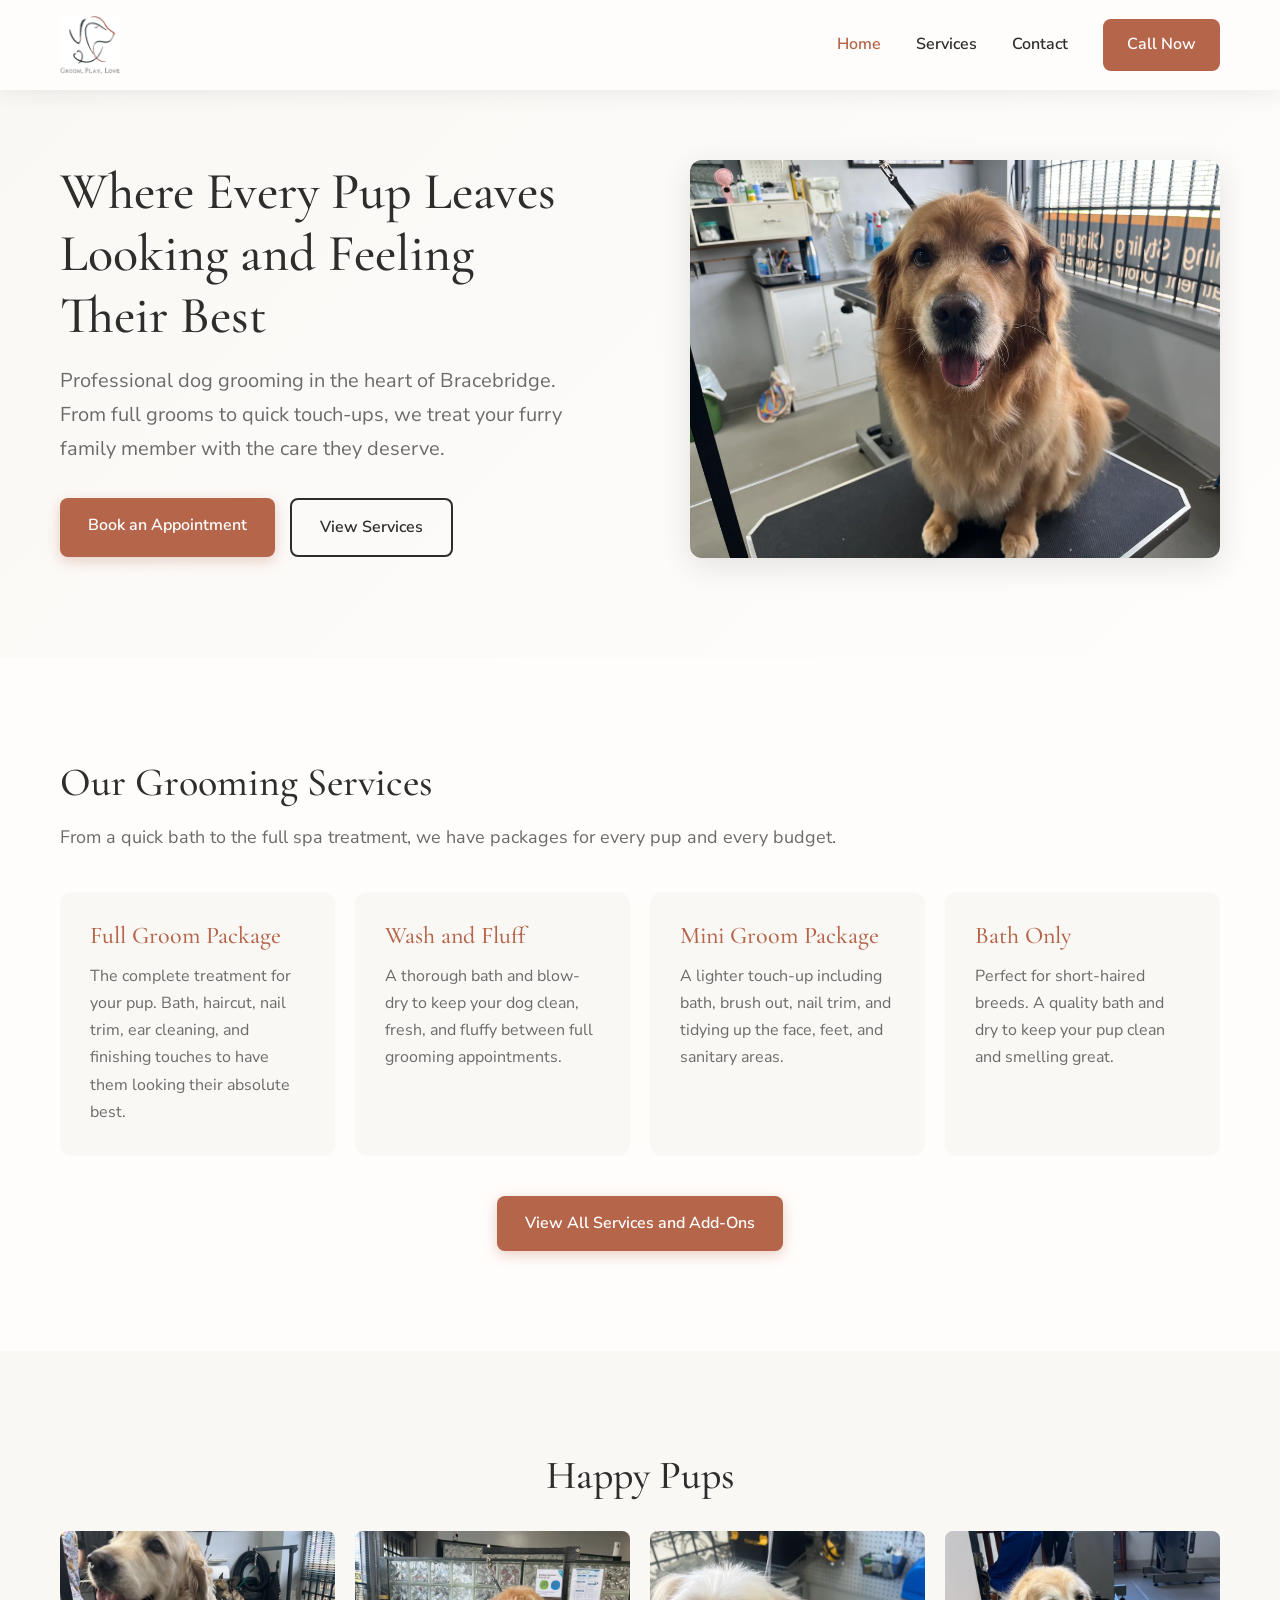
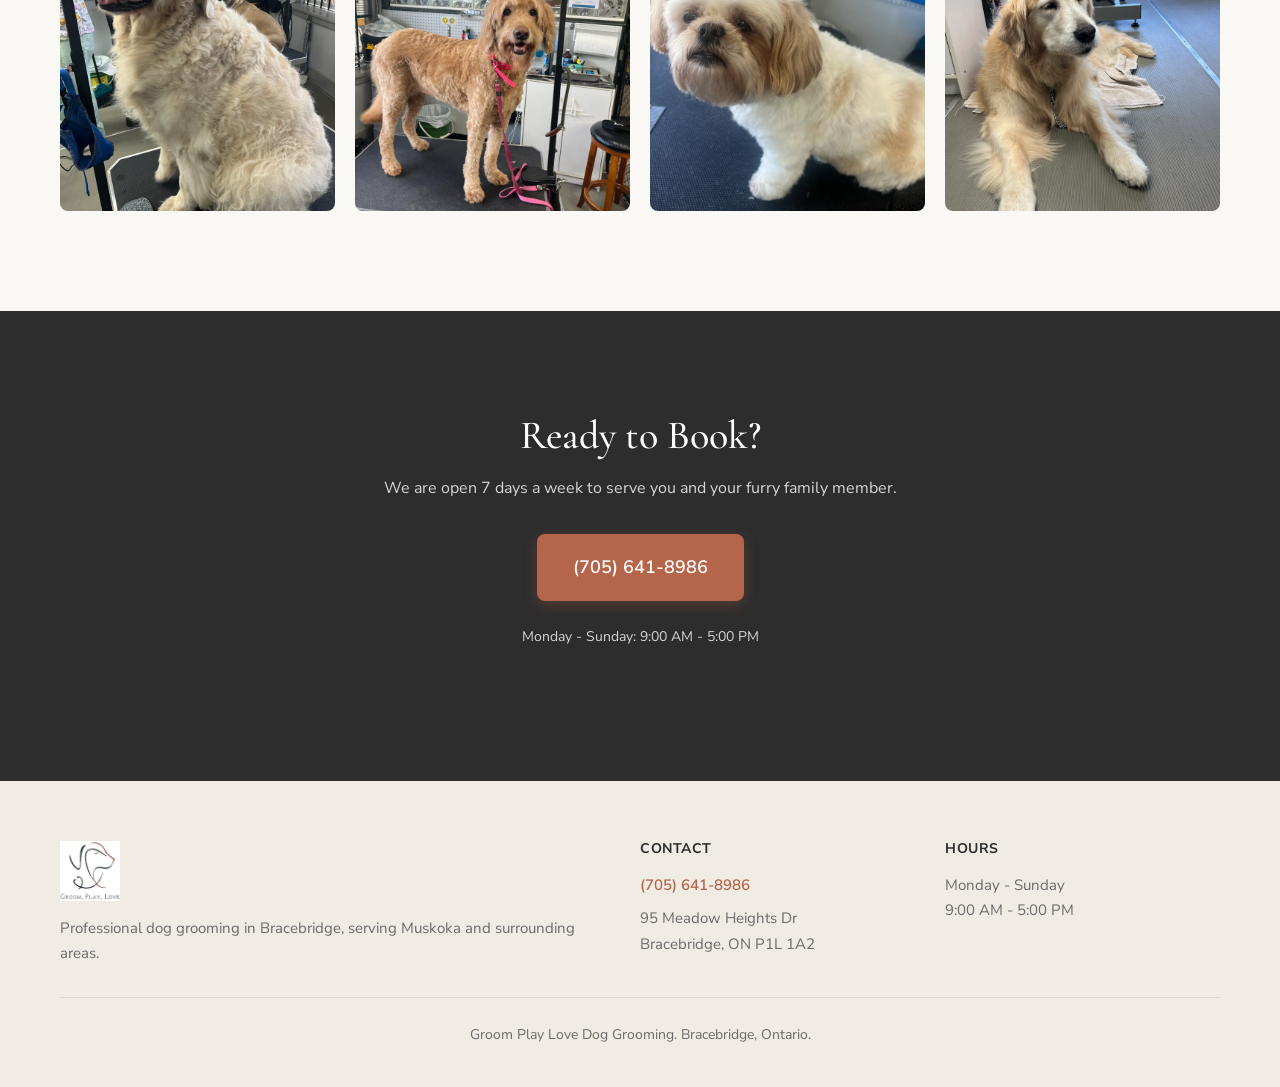
==== index.html @ d0314b94 "Add files via upload" ====
<!DOCTYPE html>
<html lang="en">
<head>
    <meta charset="UTF-8">
    <meta name="viewport" content="width=device-width, initial-scale=1.0">
    <title>Groom Play Love | Professional Dog Grooming in Bracebridge, Ontario</title>
    <meta name="description" content="Professional dog grooming services in Bracebridge, Muskoka. Full grooming packages, wash and fluff, mini groom, and specialty treatments. Open 7 days a week.">
    <link rel="preconnect" href="https://fonts.googleapis.com">
    <link rel="preconnect" href="https://fonts.gstatic.com" crossorigin>
    <link href="https://fonts.googleapis.com/css2?family=Cormorant+Garamond:ital,wght@0,400;0,500;0,600;1,400&family=Nunito+Sans:wght@300;400;600;700&display=swap" rel="stylesheet">
    <link rel="stylesheet" href="styles.css">
</head>
<body>
    <header class="header">
        <div class="container header-inner">
            <a href="index.html" class="logo">
                <img src="images/logo.jpg" alt="Groom Play Love">
            </a>
            <nav class="nav">
                <button class="nav-toggle" aria-label="Toggle navigation">
                    <span></span>
                    <span></span>
                    <span></span>
                </button>
                <ul class="nav-menu">
                    <li><a href="index.html" class="active">Home</a></li>
                    <li><a href="services.html">Services</a></li>
                    <li><a href="contact.html">Contact</a></li>
                    <li><a href="tel:7056418986" class="nav-cta">Call Now</a></li>
                </ul>
            </nav>
        </div>
    </header>

    <main>
        <section class="hero">
            <div class="container">
                <div class="hero-content">
                    <h1>Where Every Pup Leaves Looking and Feeling Their Best</h1>
                    <p>Professional dog grooming in the heart of Bracebridge. From full grooms to quick touch-ups, we treat your furry family member with the care they deserve.</p>
                    <div class="hero-buttons">
                        <a href="tel:7056418986" class="btn btn-primary">Book an Appointment</a>
                        <a href="services.html" class="btn btn-secondary">View Services</a>
                    </div>
                </div>
                <div class="hero-image">
                    <img src="images/dog3.jpg" alt="Happy golden retriever after grooming at Groom Play Love">
                </div>
            </div>
        </section>

        <section class="services-preview">
            <div class="container">
                <h2>Our Grooming Services</h2>
                <p class="section-intro">From a quick bath to the full spa treatment, we have packages for every pup and every budget.</p>
                
                <div class="services-grid">
                    <div class="service-card">
                        <h3>Full Groom Package</h3>
                        <p>The complete treatment for your pup. Bath, haircut, nail trim, ear cleaning, and finishing touches to have them looking their absolute best.</p>
                    </div>
                    <div class="service-card">
                        <h3>Wash and Fluff</h3>
                        <p>A thorough bath and blow-dry to keep your dog clean, fresh, and fluffy between full grooming appointments.</p>
                    </div>
                    <div class="service-card">
                        <h3>Mini Groom Package</h3>
                        <p>A lighter touch-up including bath, brush out, nail trim, and tidying up the face, feet, and sanitary areas.</p>
                    </div>
                    <div class="service-card">
                        <h3>Bath Only</h3>
                        <p>Perfect for short-haired breeds. A quality bath and dry to keep your pup clean and smelling great.</p>
                    </div>
                </div>
                
                <div class="services-cta">
                    <a href="services.html" class="btn btn-primary">View All Services and Add-Ons</a>
                </div>
            </div>
        </section>

        <section class="gallery">
            <div class="container">
                <h2>Happy Pups</h2>
                <div class="gallery-grid">
                    <div class="gallery-item">
                        <img src="images/dog1.jpg" alt="Cream colored golden retriever on grooming table">
                    </div>
                    <div class="gallery-item">
                        <img src="images/dog2.jpg" alt="Goldendoodle with pink collar after grooming">
                    </div>
                    <div class="gallery-item">
                        <img src="images/dog5.jpg" alt="Shih Tzu on grooming table">
                    </div>
                    <div class="gallery-item">
                        <img src="images/dog4.jpg" alt="Golden retriever relaxing at the grooming salon">
                    </div>
                </div>
            </div>
        </section>

        <section class="cta-section">
            <div class="container">
                <div class="cta-content">
                    <h2>Ready to Book?</h2>
                    <p>We are open 7 days a week to serve you and your furry family member.</p>
                    <a href="tel:7056418986" class="btn btn-primary btn-large">(705) 641-8986</a>
                    <p class="cta-hours">Monday - Sunday: 9:00 AM - 5:00 PM</p>
                </div>
            </div>
        </section>
    </main>

    <footer class="footer">
        <div class="container">
            <div class="footer-grid">
                <div class="footer-brand">
                    <img src="images/logo.jpg" alt="Groom Play Love" class="footer-logo">
                    <p>Professional dog grooming in Bracebridge, serving Muskoka and surrounding areas.</p>
                </div>
                <div class="footer-contact">
                    <h4>Contact</h4>
                    <p><a href="tel:7056418986">(705) 641-8986</a></p>
                    <p>95 Meadow Heights Dr<br>Bracebridge, ON P1L 1A2</p>
                </div>
                <div class="footer-hours">
                    <h4>Hours</h4>
                    <p>Monday - Sunday<br>9:00 AM - 5:00 PM</p>
                </div>
            </div>
            <div class="footer-bottom">
                <p>Groom Play Love Dog Grooming. Bracebridge, Ontario.</p>
            </div>
        </div>
    </footer>

    <script>
        document.querySelector('.nav-toggle').addEventListener('click', function() {
            document.querySelector('.nav-menu').classList.toggle('active');
            this.classList.toggle('active');
        });
    </script>
</body>
</html>
---- styles.css ----
/* ============================================
   GROOM PLAY LOVE - STYLES
   Mobile-first CSS
   ============================================ */

/* CSS Variables */
:root {
    --charcoal: #2d2d2d;
    --charcoal-light: #4a4a4a;
    --terracotta: #b5654a;
    --terracotta-dark: #9a5540;
    --terracotta-light: #c9785d;
    --cream: #faf8f5;
    --cream-dark: #f0ebe3;
    --warm-white: #fffdfb;
    --text-muted: #6b6b6b;
    
    --shadow-soft: 0 4px 20px rgba(45, 45, 45, 0.08);
    --shadow-hover: 0 8px 30px rgba(45, 45, 45, 0.12);
    --shadow-card: 0 2px 12px rgba(45, 45, 45, 0.06);
    
    --transition: all 0.3s ease;
    --radius: 8px;
    --radius-lg: 12px;
}

/* Reset & Base - Mobile First */
* {
    margin: 0;
    padding: 0;
    box-sizing: border-box;
}

html {
    scroll-behavior: smooth;
}

body {
    font-family: 'Nunito Sans', sans-serif;
    font-weight: 400;
    color: var(--charcoal);
    background-color: var(--warm-white);
    line-height: 1.7;
    font-size: 16px;
}

h1, h2, h3, h4 {
    font-family: 'Cormorant Garamond', serif;
    font-weight: 500;
    line-height: 1.2;
    color: var(--charcoal);
}

h1 {
    font-size: 2.25rem;
    margin-bottom: 1rem;
}

h2 {
    font-size: 1.875rem;
    margin-bottom: 1rem;
}

h3 {
    font-size: 1.5rem;
    margin-bottom: 0.75rem;
}

h4 {
    font-size: 1.125rem;
    margin-bottom: 0.5rem;
}

p {
    margin-bottom: 1rem;
}

a {
    color: var(--terracotta);
    text-decoration: none;
    transition: var(--transition);
}

a:hover {
    color: var(--terracotta-dark);
}

img {
    max-width: 100%;
    height: auto;
    display: block;
}

.container {
    width: 100%;
    max-width: 1200px;
    margin: 0 auto;
    padding: 0 20px;
}

/* Buttons */
.btn {
    display: inline-block;
    padding: 14px 28px;
    font-family: 'Nunito Sans', sans-serif;
    font-size: 1rem;
    font-weight: 600;
    text-align: center;
    border-radius: var(--radius);
    transition: var(--transition);
    cursor: pointer;
    border: none;
}

.btn-primary {
    background-color: var(--terracotta);
    color: white;
    box-shadow: 0 4px 14px rgba(181, 101, 74, 0.3);
}

.btn-primary:hover {
    background-color: var(--terracotta-dark);
    color: white;
    transform: translateY(-2px);
    box-shadow: 0 6px 20px rgba(181, 101, 74, 0.4);
}

.btn-secondary {
    background-color: transparent;
    color: var(--charcoal);
    border: 2px solid var(--charcoal);
}

.btn-secondary:hover {
    background-color: var(--charcoal);
    color: white;
}

.btn-large {
    padding: 18px 36px;
    font-size: 1.125rem;
}

/* Header */
.header {
    background: var(--warm-white);
    padding: 15px 0;
    position: fixed;
    top: 0;
    left: 0;
    right: 0;
    z-index: 1000;
    box-shadow: var(--shadow-soft);
}

.header-inner {
    display: flex;
    justify-content: space-between;
    align-items: center;
}

.logo img {
    height: 50px;
    width: auto;
}

/* Mobile Navigation */
.nav-toggle {
    display: flex;
    flex-direction: column;
    justify-content: space-between;
    width: 28px;
    height: 20px;
    background: none;
    border: none;
    cursor: pointer;
    padding: 0;
}

.nav-toggle span {
    display: block;
    width: 100%;
    height: 2px;
    background-color: var(--charcoal);
    transition: var(--transition);
}

.nav-toggle.active span:nth-child(1) {
    transform: rotate(45deg) translate(6px, 6px);
}

.nav-toggle.active span:nth-child(2) {
    opacity: 0;
}

.nav-toggle.active span:nth-child(3) {
    transform: rotate(-45deg) translate(6px, -6px);
}

.nav-menu {
    display: none;
    position: absolute;
    top: 100%;
    left: 0;
    right: 0;
    background: var(--warm-white);
    list-style: none;
    padding: 20px;
    box-shadow: var(--shadow-soft);
}

.nav-menu.active {
    display: block;
}

.nav-menu li {
    margin-bottom: 15px;
}

.nav-menu li:last-child {
    margin-bottom: 0;
}

.nav-menu a {
    color: var(--charcoal);
    font-weight: 600;
    font-size: 1.125rem;
}

.nav-menu a:hover,
.nav-menu a.active {
    color: var(--terracotta);
}

.nav-cta {
    display: inline-block;
    background-color: var(--terracotta);
    color: white !important;
    padding: 12px 24px;
    border-radius: var(--radius);
}

.nav-cta:hover {
    background-color: var(--terracotta-dark);
    color: white !important;
}

/* Hero Section */
.hero {
    padding: 120px 0 60px;
    background: linear-gradient(135deg, var(--cream) 0%, var(--warm-white) 100%);
}

.hero .container {
    display: flex;
    flex-direction: column;
    gap: 40px;
}

.hero-content h1 {
    color: var(--charcoal);
}

.hero-content p {
    font-size: 1.125rem;
    color: var(--text-muted);
    margin-bottom: 2rem;
}

.hero-buttons {
    display: flex;
    flex-direction: column;
    gap: 15px;
}

.hero-image img {
    border-radius: var(--radius-lg);
    box-shadow: var(--shadow-hover);
}

/* Services Preview */
.services-preview {
    padding: 60px 0;
    background: var(--warm-white);
}

.section-intro {
    color: var(--text-muted);
    font-size: 1.125rem;
    margin-bottom: 2.5rem;
}

.services-grid {
    display: grid;
    grid-template-columns: 1fr;
    gap: 20px;
    margin-bottom: 2.5rem;
}

.service-card {
    background: var(--cream);
    padding: 30px;
    border-radius: var(--radius-lg);
    transition: var(--transition);
}

.service-card:hover {
    transform: translateY(-4px);
    box-shadow: var(--shadow-hover);
}

.service-card h3 {
    color: var(--terracotta);
}

.service-card p {
    color: var(--text-muted);
    margin-bottom: 0;
}

.services-cta {
    text-align: center;
}

/* Gallery */
.gallery {
    padding: 60px 0;
    background: var(--cream);
}

.gallery h2 {
    text-align: center;
    margin-bottom: 2rem;
}

.gallery-grid {
    display: grid;
    grid-template-columns: 1fr 1fr;
    gap: 15px;
}

.gallery-item img {
    width: 100%;
    height: 200px;
    object-fit: cover;
    border-radius: var(--radius);
    transition: var(--transition);
}

.gallery-item:hover img {
    transform: scale(1.02);
    box-shadow: var(--shadow-hover);
}

/* CTA Section */
.cta-section {
    padding: 60px 0;
    background: var(--charcoal);
    text-align: center;
}

.cta-content h2 {
    color: white;
}

.cta-content p {
    color: rgba(255, 255, 255, 0.8);
    margin-bottom: 2rem;
}

.cta-hours {
    color: rgba(255, 255, 255, 0.7);
    font-size: 0.875rem;
    margin-top: 1.5rem;
    margin-bottom: 0;
}

/* Footer */
.footer {
    background: var(--cream-dark);
    padding: 50px 0 30px;
}

.footer-grid {
    display: grid;
    grid-template-columns: 1fr;
    gap: 30px;
    margin-bottom: 30px;
}

.footer-logo {
    height: 60px;
    width: auto;
    margin-bottom: 15px;
}

.footer-brand p {
    color: var(--text-muted);
    font-size: 0.9375rem;
    margin-bottom: 0;
}

.footer h4 {
    color: var(--charcoal);
    font-family: 'Nunito Sans', sans-serif;
    font-weight: 700;
    font-size: 0.875rem;
    text-transform: uppercase;
    letter-spacing: 0.5px;
    margin-bottom: 15px;
}

.footer-contact p,
.footer-hours p {
    color: var(--text-muted);
    font-size: 0.9375rem;
    margin-bottom: 0.5rem;
}

.footer-contact a {
    color: var(--terracotta);
    font-weight: 600;
}

.footer-bottom {
    border-top: 1px solid rgba(45, 45, 45, 0.1);
    padding-top: 25px;
    text-align: center;
}

.footer-bottom p {
    color: var(--text-muted);
    font-size: 0.875rem;
    margin-bottom: 0;
}

/* Page Header */
.page-header {
    padding: 120px 0 50px;
    background: linear-gradient(135deg, var(--cream) 0%, var(--warm-white) 100%);
    text-align: center;
}

.page-header p {
    color: var(--text-muted);
    font-size: 1.125rem;
    max-width: 600px;
    margin: 0 auto;
}

/* Services Page */
.services-main {
    padding: 60px 0;
}

.services-main h2 {
    text-align: center;
    margin-bottom: 3rem;
}

.service-detail {
    display: flex;
    flex-direction: column;
    gap: 30px;
    margin-bottom: 50px;
    padding-bottom: 50px;
    border-bottom: 1px solid var(--cream-dark);
}

.service-detail:last-of-type {
    border-bottom: none;
    margin-bottom: 0;
    padding-bottom: 0;
}

.service-detail-content h3 {
    color: var(--terracotta);
}

.service-detail-content p {
    color: var(--text-muted);
}

.service-includes {
    background: var(--cream);
    padding: 20px;
    border-radius: var(--radius);
    font-size: 0.9375rem;
}

.service-includes strong {
    color: var(--charcoal);
}

.service-detail-image img {
    border-radius: var(--radius-lg);
    box-shadow: var(--shadow-card);
}

/* Add-ons */
.addons {
    padding: 60px 0;
    background: var(--cream);
}

.addons h2 {
    text-align: center;
}

.addons-grid {
    display: grid;
    grid-template-columns: 1fr;
    gap: 20px;
}

.addon-card {
    background: var(--warm-white);
    padding: 30px;
    border-radius: var(--radius-lg);
    box-shadow: var(--shadow-card);
    transition: var(--transition);
}

.addon-card:hover {
    transform: translateY(-4px);
    box-shadow: var(--shadow-hover);
}

.addon-card h3 {
    font-size: 1.25rem;
    color: var(--charcoal);
}

.addon-card p {
    color: var(--text-muted);
    margin-bottom: 0;
    font-size: 0.9375rem;
}

/* Contact Page */
.contact-main {
    padding: 60px 0;
}

.contact-grid {
    display: flex;
    flex-direction: column;
    gap: 40px;
}

.contact-block {
    margin-bottom: 35px;
}

.contact-block:last-child {
    margin-bottom: 0;
}

.contact-block h3 {
    color: var(--charcoal);
    font-size: 1.25rem;
    margin-bottom: 15px;
}

.contact-phone {
    margin-bottom: 10px;
}

.contact-phone a {
    font-size: 1.5rem;
    font-weight: 700;
    color: var(--terracotta);
}

.contact-phone a:hover {
    color: var(--terracotta-dark);
}

.contact-address {
    font-size: 1.125rem;
    line-height: 1.6;
}

.hours-table {
    width: 100%;
    border-collapse: collapse;
}

.hours-table td {
    padding: 8px 0;
    border-bottom: 1px solid var(--cream-dark);
}

.hours-table tr:last-child td {
    border-bottom: none;
}

.hours-table td:first-child {
    font-weight: 600;
    color: var(--charcoal);
}

.hours-table td:last-child {
    text-align: right;
    color: var(--text-muted);
}

.contact-map {
    border-radius: var(--radius-lg);
    overflow: hidden;
    box-shadow: var(--shadow-card);
}

.contact-map iframe {
    display: block;
}

.contact-image-section {
    padding: 0 0 60px;
}

.contact-image-grid img {
    width: 100%;
    border-radius: var(--radius-lg);
    box-shadow: var(--shadow-card);
}

/* ============================================
   TABLET STYLES - 768px and up
   ============================================ */
@media (min-width: 768px) {
    h1 {
        font-size: 2.75rem;
    }
    
    h2 {
        font-size: 2.25rem;
    }
    
    .hero {
        padding: 140px 0 80px;
    }
    
    .hero .container {
        flex-direction: row;
        align-items: center;
    }
    
    .hero-content {
        flex: 1;
        padding-right: 40px;
    }
    
    .hero-image {
        flex: 1;
    }
    
    .hero-buttons {
        flex-direction: row;
    }
    
    .services-preview {
        padding: 80px 0;
    }
    
    .services-grid {
        grid-template-columns: repeat(2, 1fr);
    }
    
    .gallery {
        padding: 80px 0;
    }
    
    .gallery-grid {
        grid-template-columns: repeat(4, 1fr);
        gap: 20px;
    }
    
    .gallery-item img {
        height: 220px;
    }
    
    .cta-section {
        padding: 80px 0;
    }
    
    .footer-grid {
        grid-template-columns: 2fr 1fr 1fr;
    }
    
    .services-main {
        padding: 80px 0;
    }
    
    .service-detail {
        flex-direction: row;
        align-items: center;
    }
    
    .service-detail.reverse {
        flex-direction: row-reverse;
    }
    
    .service-detail-content {
        flex: 1.2;
    }
    
    .service-detail-image {
        flex: 1;
    }
    
    .addons {
        padding: 80px 0;
    }
    
    .addons-grid {
        grid-template-columns: repeat(2, 1fr);
    }
    
    .contact-main {
        padding: 80px 0;
    }
    
    .contact-grid {
        flex-direction: row;
    }
    
    .contact-info {
        flex: 1;
    }
    
    .contact-map {
        flex: 1.2;
    }
}

/* ============================================
   DESKTOP STYLES - 1024px and up
   ============================================ */
@media (min-width: 1024px) {
    h1 {
        font-size: 3.25rem;
    }
    
    h2 {
        font-size: 2.5rem;
    }
    
    .logo img {
        height: 60px;
    }
    
    .nav-toggle {
        display: none;
    }
    
    .nav-menu {
        display: flex;
        position: static;
        background: none;
        box-shadow: none;
        padding: 0;
        align-items: center;
        gap: 35px;
    }
    
    .nav-menu li {
        margin-bottom: 0;
    }
    
    .nav-menu a {
        font-size: 1rem;
    }
    
    .hero {
        padding: 160px 0 100px;
    }
    
    .hero-content {
        padding-right: 60px;
    }
    
    .hero-content p {
        font-size: 1.25rem;
    }
    
    .services-preview {
        padding: 100px 0;
    }
    
    .services-grid {
        grid-template-columns: repeat(4, 1fr);
    }
    
    .gallery {
        padding: 100px 0;
    }
    
    .gallery-item img {
        height: 280px;
    }
    
    .cta-section {
        padding: 100px 0;
    }
    
    .footer {
        padding: 60px 0 40px;
    }
    
    .page-header {
        padding: 160px 0 60px;
    }
    
    .services-main {
        padding: 100px 0;
    }
    
    .service-detail {
        gap: 60px;
    }
    
    .addons {
        padding: 100px 0;
    }
    
    .addons-grid {
        grid-template-columns: repeat(4, 1fr);
    }
    
    .contact-main {
        padding: 100px 0;
    }
    
    .contact-grid {
        gap: 60px;
    }
}
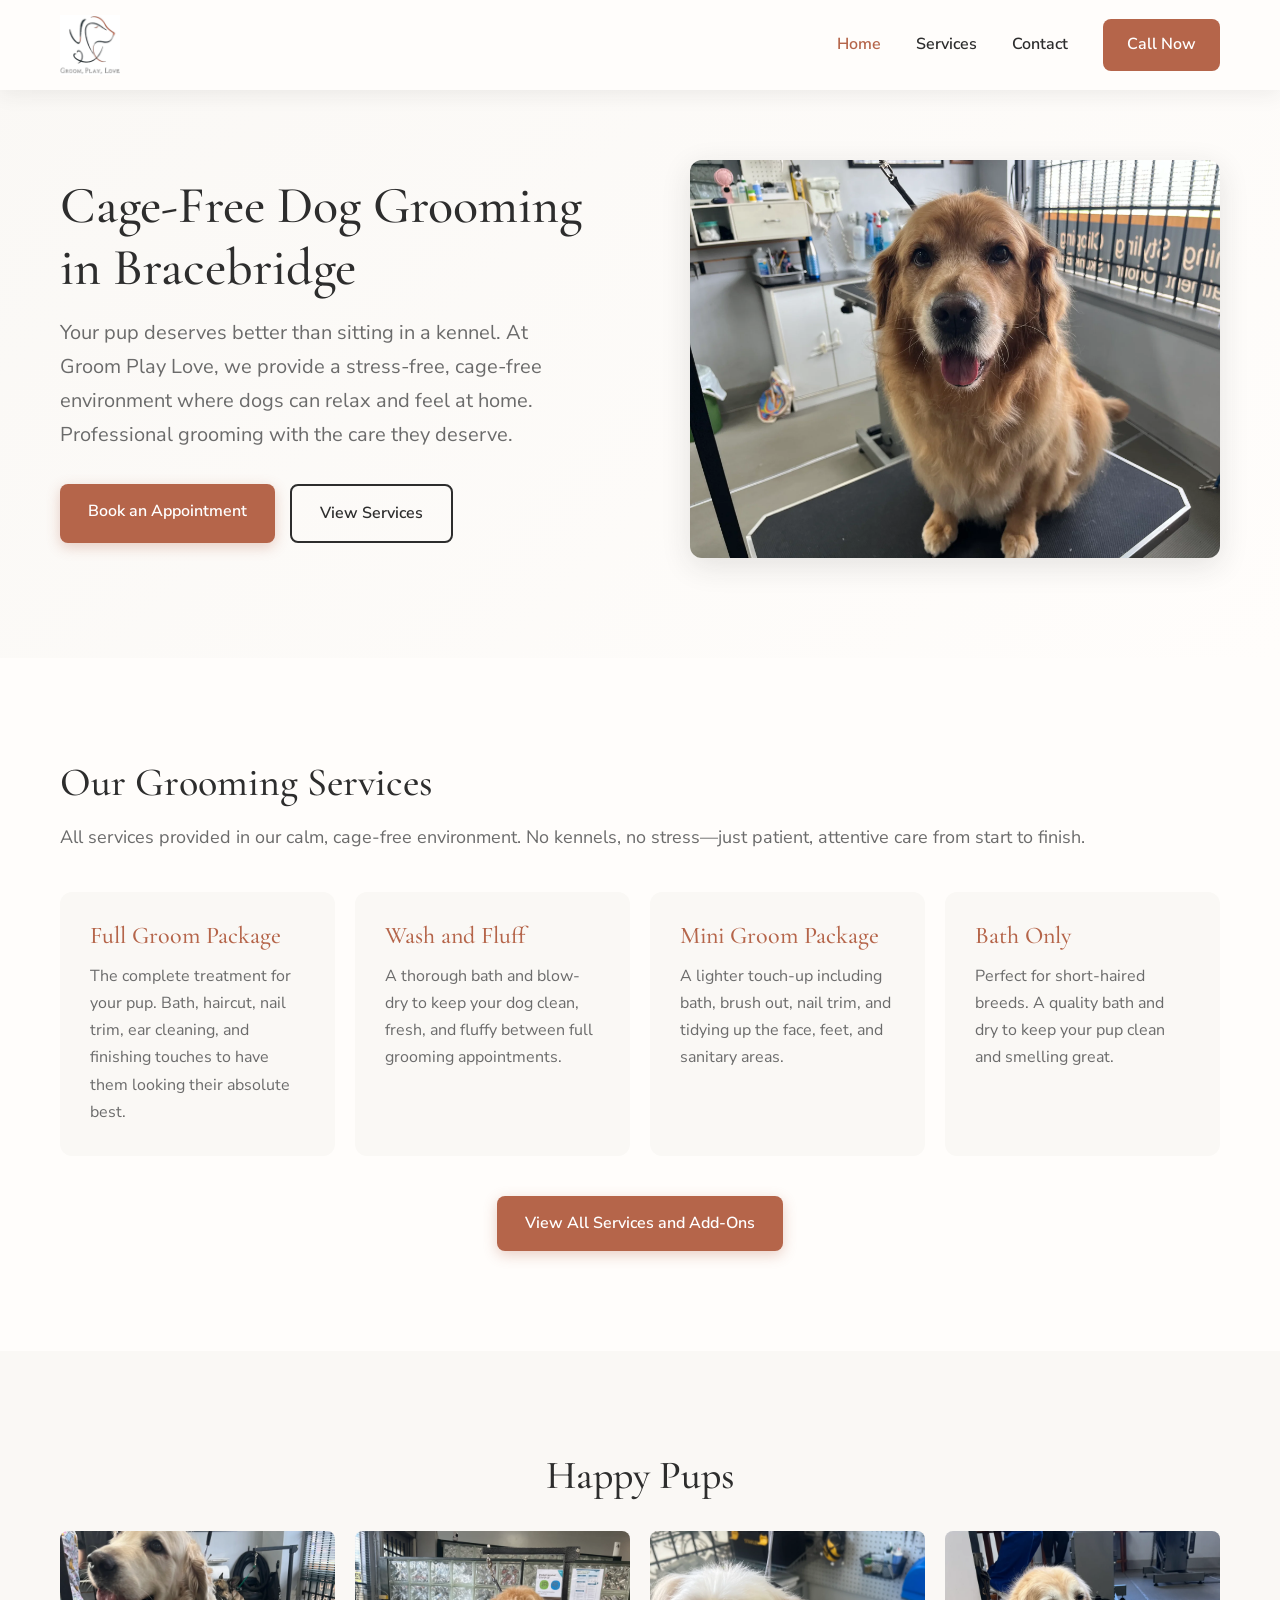
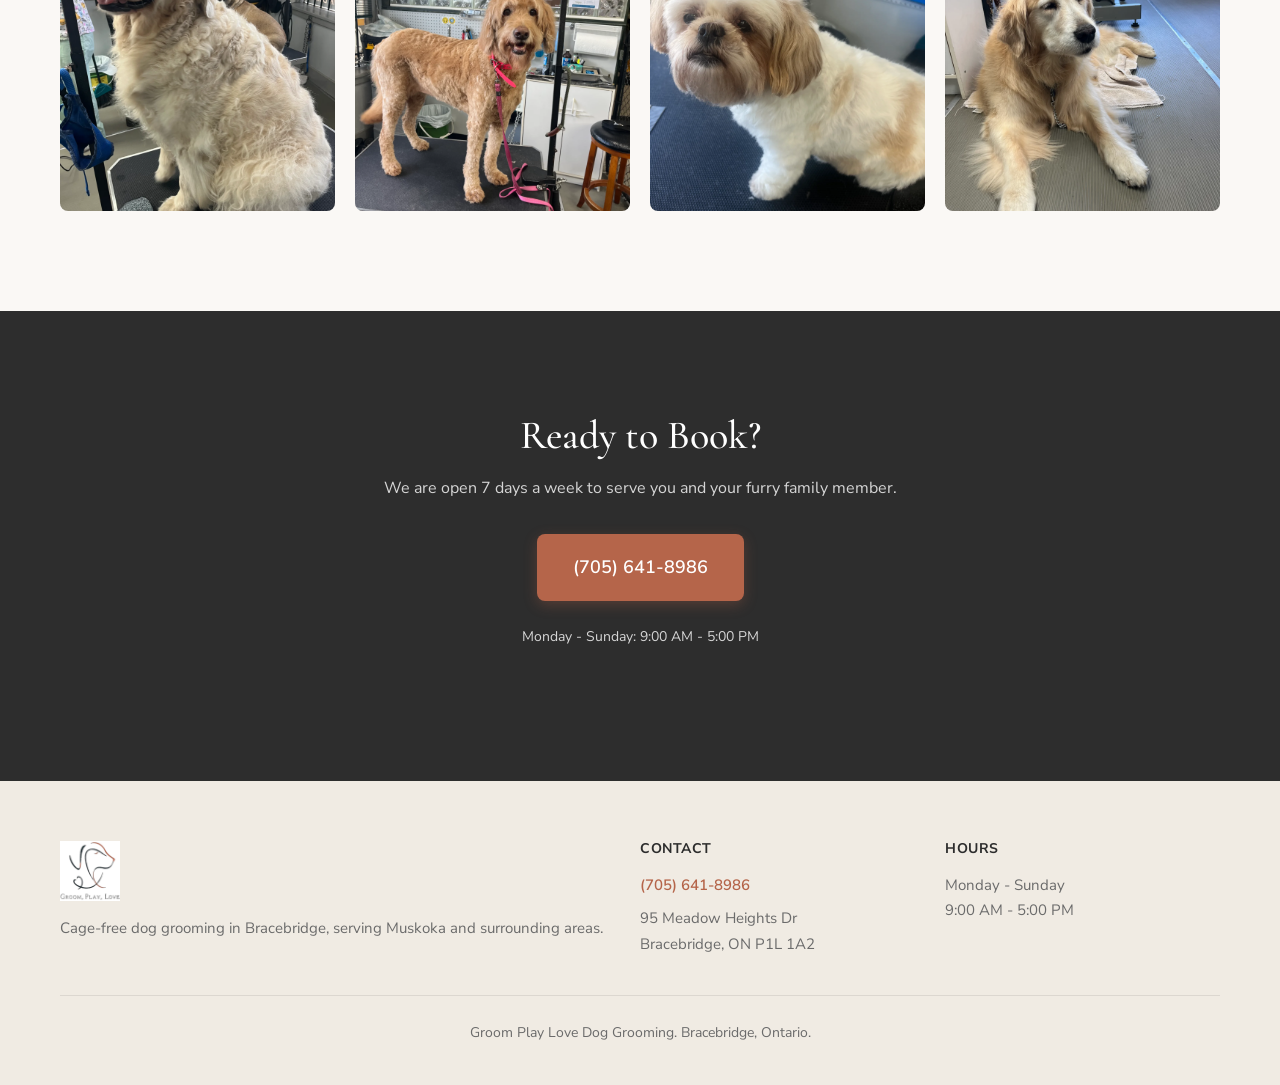
==== commit 5b1855fe: "Add files via upload" ====
--- a/index.html
+++ b/index.html
@@ -4,7 +4,7 @@
     <meta charset="UTF-8">
     <meta name="viewport" content="width=device-width, initial-scale=1.0">
     <title>Groom Play Love | Professional Dog Grooming in Bracebridge, Ontario</title>
-    <meta name="description" content="Professional dog grooming services in Bracebridge, Muskoka. Full grooming packages, wash and fluff, mini groom, and specialty treatments. Open 7 days a week.">
+    <meta name="description" content="Cage-free dog grooming in Bracebridge, Muskoka. Stress-free environment with full grooming packages, wash and fluff, mini groom, and specialty treatments. Open 7 days a week.">
     <link rel="preconnect" href="https://fonts.googleapis.com">
     <link rel="preconnect" href="https://fonts.gstatic.com" crossorigin>
     <link href="https://fonts.googleapis.com/css2?family=Cormorant+Garamond:ital,wght@0,400;0,500;0,600;1,400&family=Nunito+Sans:wght@300;400;600;700&display=swap" rel="stylesheet">
@@ -36,8 +36,8 @@
         <section class="hero">
             <div class="container">
                 <div class="hero-content">
-                    <h1>Where Every Pup Leaves Looking and Feeling Their Best</h1>
-                    <p>Professional dog grooming in the heart of Bracebridge. From full grooms to quick touch-ups, we treat your furry family member with the care they deserve.</p>
+                    <h1>Cage-Free Dog Grooming in Bracebridge</h1>
+                    <p>Your pup deserves better than sitting in a kennel. At Groom Play Love, we provide a stress-free, cage-free environment where dogs can relax and feel at home. Professional grooming with the care they deserve.</p>
                     <div class="hero-buttons">
                         <a href="tel:7056418986" class="btn btn-primary">Book an Appointment</a>
                         <a href="services.html" class="btn btn-secondary">View Services</a>
@@ -52,7 +52,7 @@
         <section class="services-preview">
             <div class="container">
                 <h2>Our Grooming Services</h2>
-                <p class="section-intro">From a quick bath to the full spa treatment, we have packages for every pup and every budget.</p>
+                <p class="section-intro">All services provided in our calm, cage-free environment. No kennels, no stress—just patient, attentive care from start to finish.</p>
                 
                 <div class="services-grid">
                     <div class="service-card">
@@ -116,7 +116,7 @@
             <div class="footer-grid">
                 <div class="footer-brand">
                     <img src="images/logo.jpg" alt="Groom Play Love" class="footer-logo">
-                    <p>Professional dog grooming in Bracebridge, serving Muskoka and surrounding areas.</p>
+                    <p>Cage-free dog grooming in Bracebridge, serving Muskoka and surrounding areas.</p>
                 </div>
                 <div class="footer-contact">
                     <h4>Contact</h4>
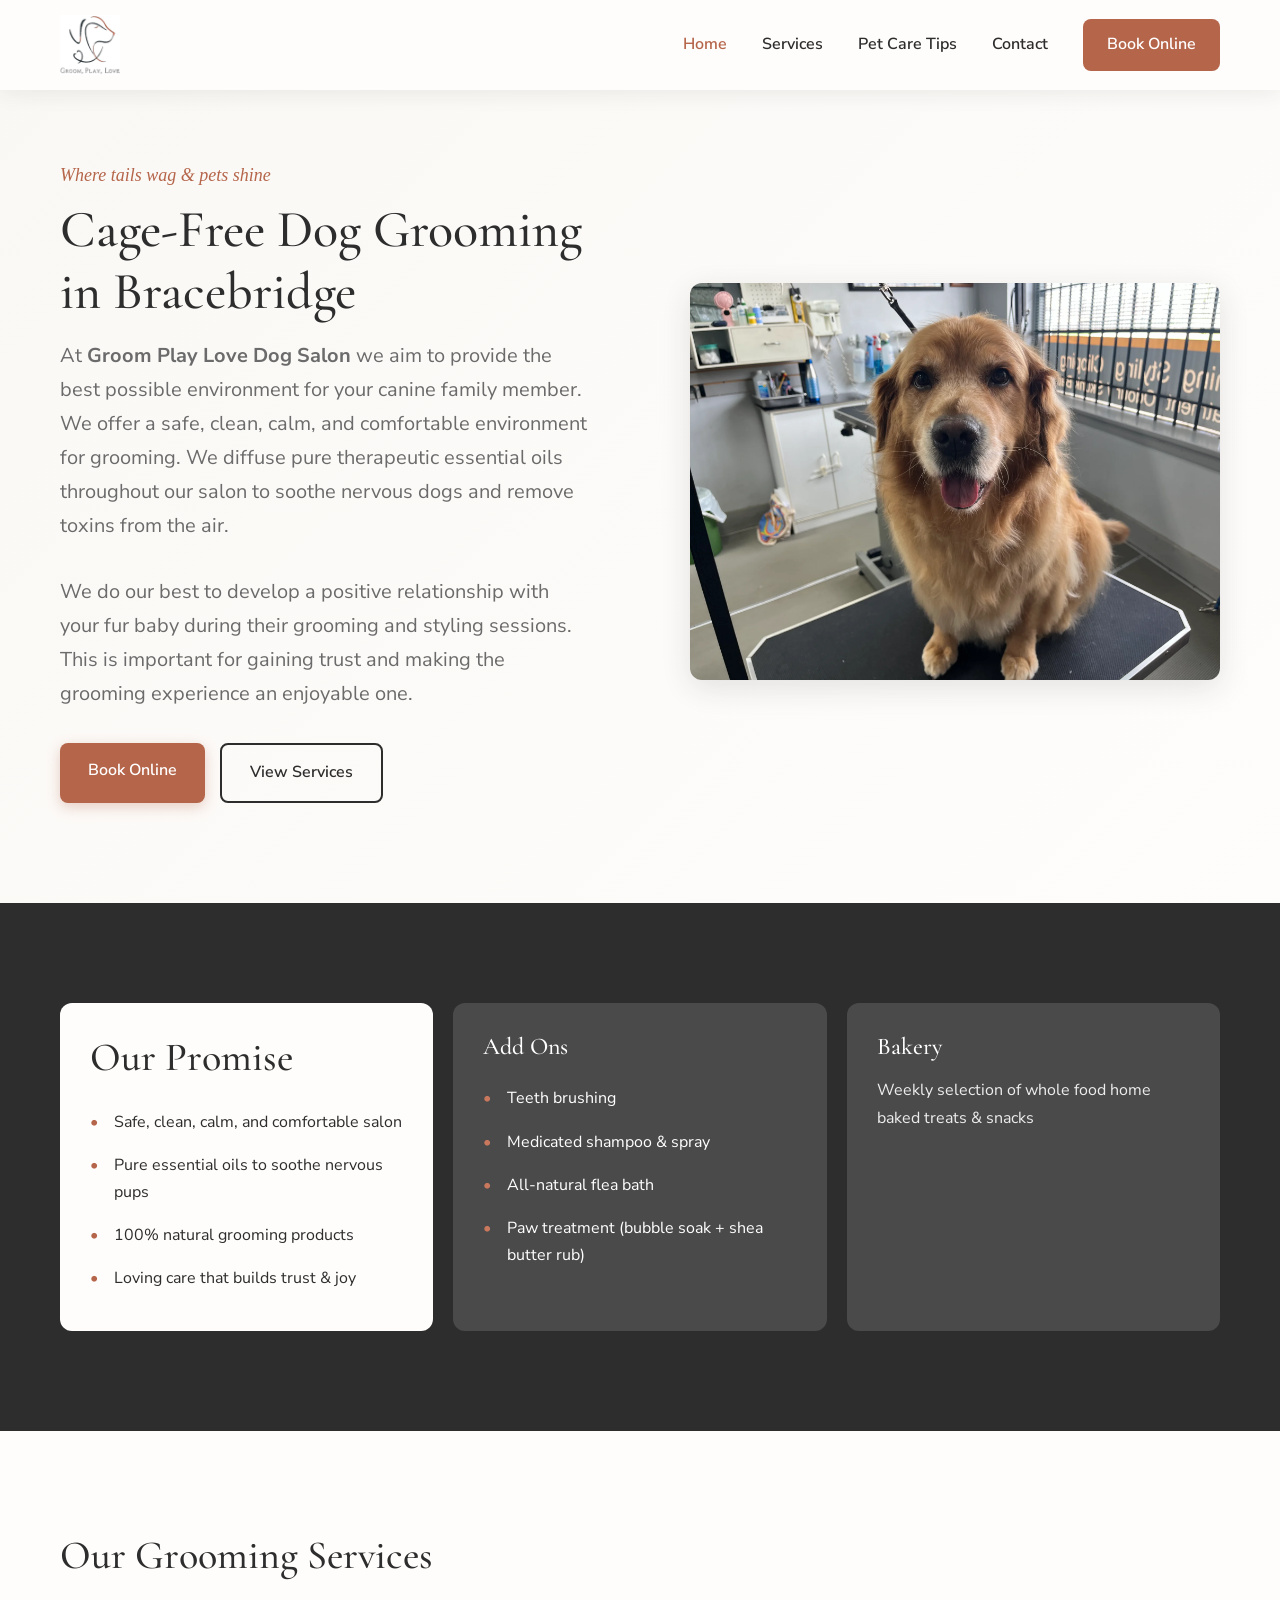
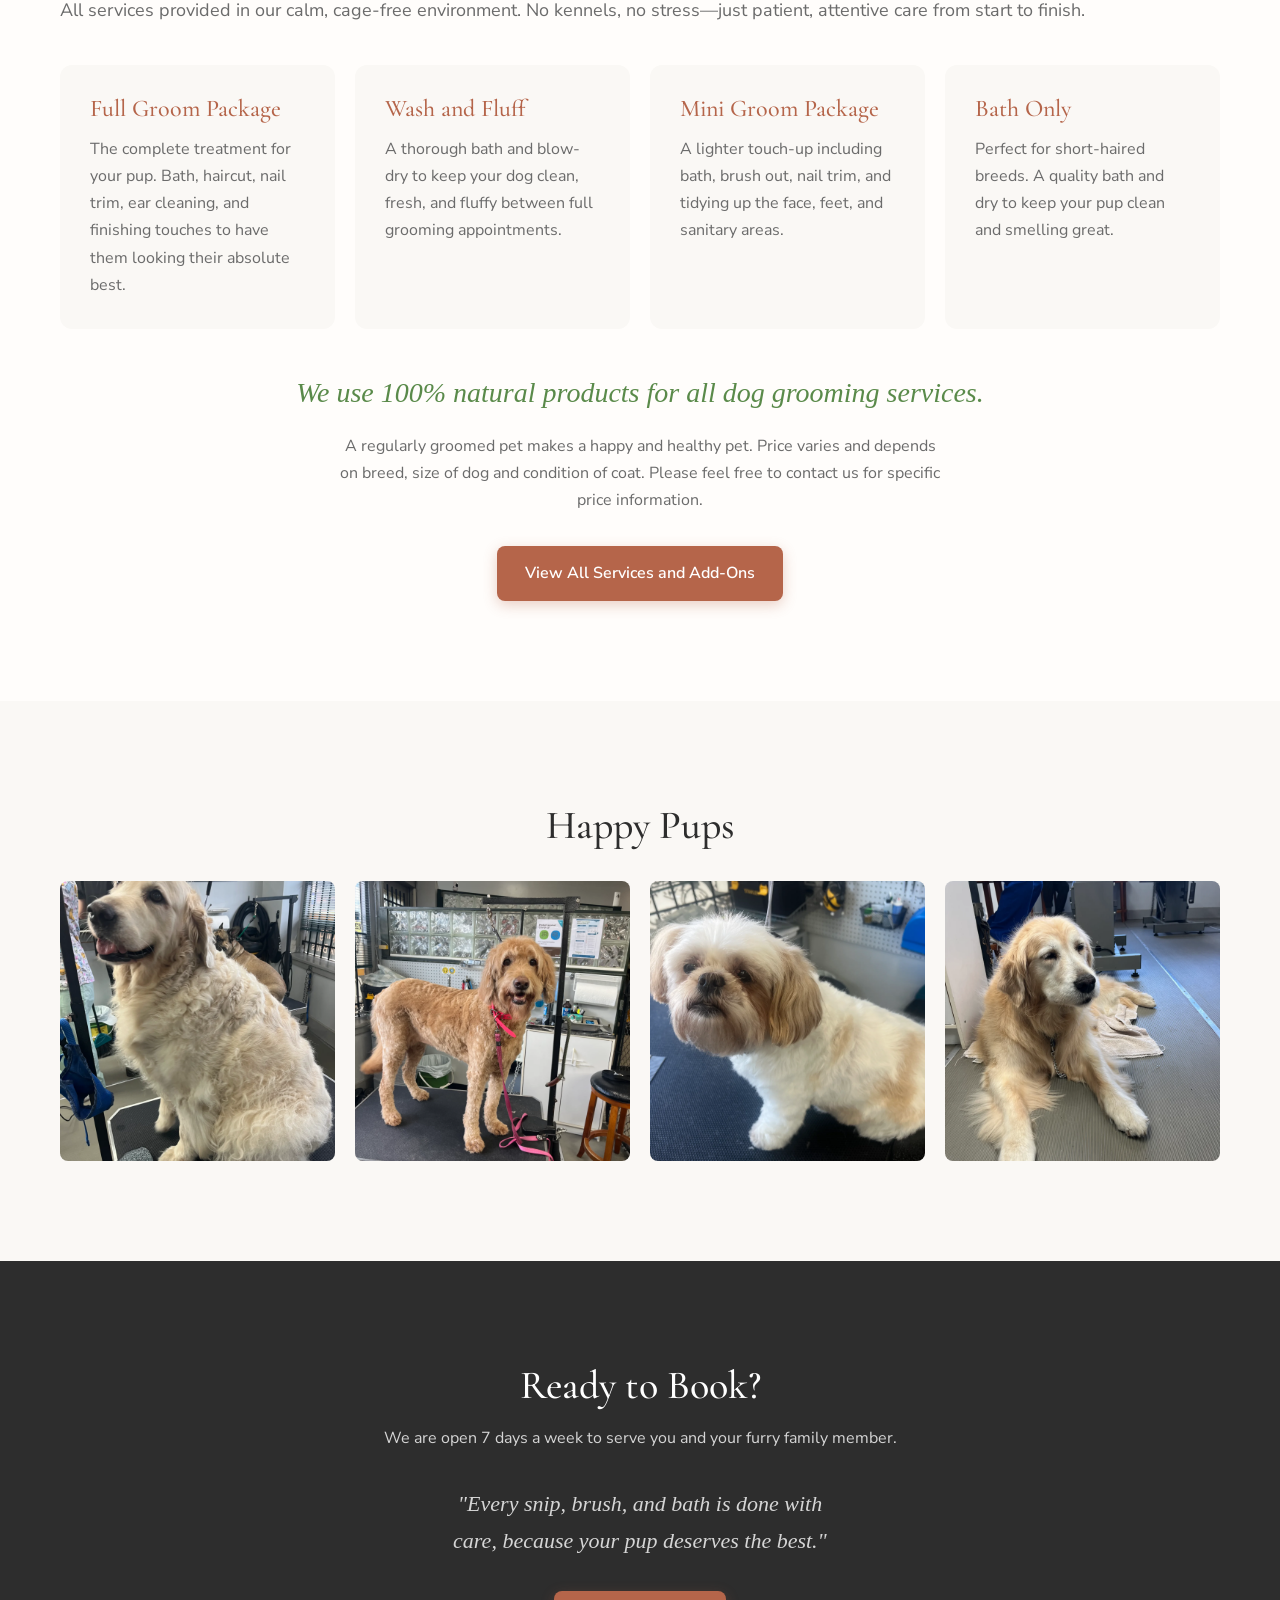
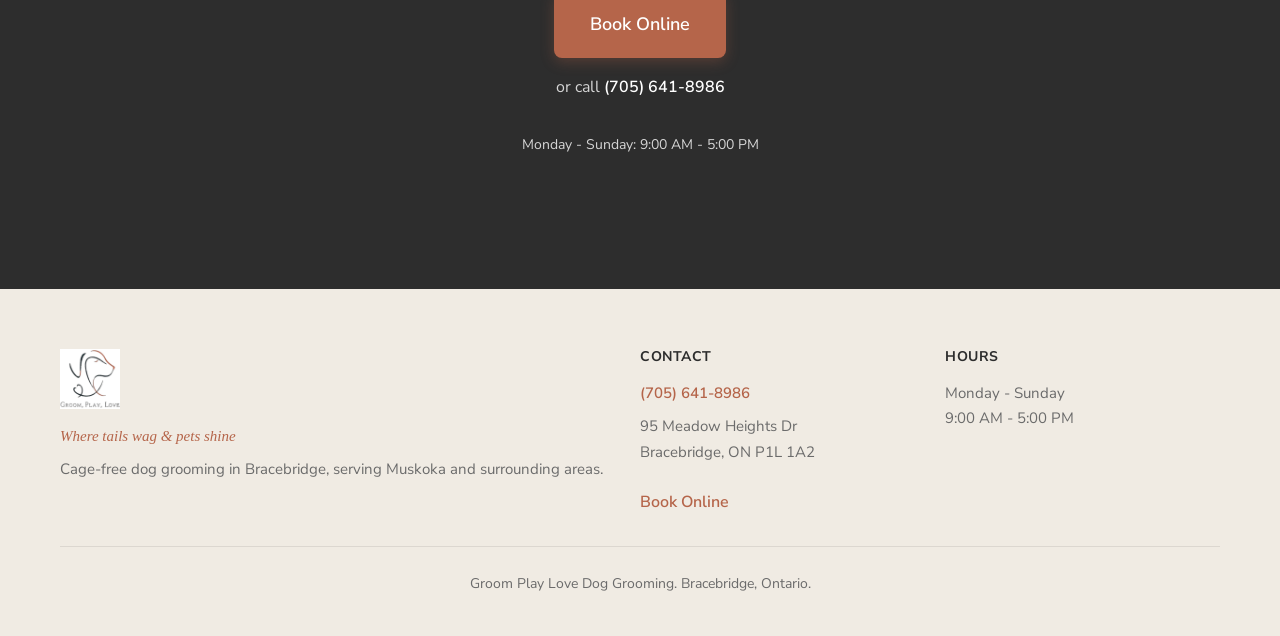
==== commit 130ef2e2: "Add files via upload" ====
--- a/index.html
+++ b/index.html
@@ -25,8 +25,9 @@
                 <ul class="nav-menu">
                     <li><a href="index.html" class="active">Home</a></li>
                     <li><a href="services.html">Services</a></li>
+                    <li><a href="resources.html">Pet Care Tips</a></li>
                     <li><a href="contact.html">Contact</a></li>
-                    <li><a href="tel:7056418986" class="nav-cta">Call Now</a></li>
+                    <li><a href="https://groomplaylove.ca" class="nav-cta" target="_blank">Book Online</a></li>
                 </ul>
             </nav>
         </div>
@@ -36,15 +37,46 @@
         <section class="hero">
             <div class="container">
                 <div class="hero-content">
+                    <p class="tagline">Where tails wag & pets shine</p>
                     <h1>Cage-Free Dog Grooming in Bracebridge</h1>
-                    <p>Your pup deserves better than sitting in a kennel. At Groom Play Love, we provide a stress-free, cage-free environment where dogs can relax and feel at home. Professional grooming with the care they deserve.</p>
+                    <p>At <strong>Groom Play Love Dog Salon</strong> we aim to provide the best possible environment for your canine family member. We offer a safe, clean, calm, and comfortable environment for grooming. We diffuse pure therapeutic essential oils throughout our salon to soothe nervous dogs and remove toxins from the air.</p>
+                    <p>We do our best to develop a positive relationship with your fur baby during their grooming and styling sessions. This is important for gaining trust and making the grooming experience an enjoyable one.</p>
                     <div class="hero-buttons">
-                        <a href="tel:7056418986" class="btn btn-primary">Book an Appointment</a>
+                        <a href="https://groomplaylove.ca" class="btn btn-primary" target="_blank">Book Online</a>
                         <a href="services.html" class="btn btn-secondary">View Services</a>
                     </div>
                 </div>
                 <div class="hero-image">
                     <img src="images/dog3.jpg" alt="Happy golden retriever after grooming at Groom Play Love">
+                </div>
+            </div>
+        </section>
+
+        <section class="our-promise">
+            <div class="container">
+                <div class="promise-grid">
+                    <div class="promise-card">
+                        <h2>Our Promise</h2>
+                        <ul class="promise-list">
+                            <li>Safe, clean, calm, and comfortable salon</li>
+                            <li>Pure essential oils to soothe nervous pups</li>
+                            <li>100% natural grooming products</li>
+                            <li>Loving care that builds trust & joy</li>
+                        </ul>
+                    </div>
+                    <div class="promise-card highlight">
+                        <h3>Add Ons</h3>
+                        <ul class="promise-list">
+                            <li>Teeth brushing</li>
+                            <li>Medicated shampoo & spray</li>
+                            <li>All-natural flea bath</li>
+                            <li>Paw treatment (bubble soak + shea butter rub)</li>
+                        </ul>
+                    </div>
+                    <div class="promise-card highlight">
+                        <h3>Bakery</h3>
+                        <p>Weekly selection of whole food home baked treats & snacks</p>
+                    </div>
                 </div>
             </div>
         </section>
@@ -72,6 +104,9 @@
                         <p>Perfect for short-haired breeds. A quality bath and dry to keep your pup clean and smelling great.</p>
                     </div>
                 </div>
+
+                <p class="natural-callout">We use 100% natural products for all dog grooming services.</p>
+                <p class="pricing-note">A regularly groomed pet makes a happy and healthy pet. Price varies and depends on breed, size of dog and condition of coat. Please feel free to contact us for specific price information.</p>
                 
                 <div class="services-cta">
                     <a href="services.html" class="btn btn-primary">View All Services and Add-Ons</a>
@@ -104,7 +139,9 @@
                 <div class="cta-content">
                     <h2>Ready to Book?</h2>
                     <p>We are open 7 days a week to serve you and your furry family member.</p>
-                    <a href="tel:7056418986" class="btn btn-primary btn-large">(705) 641-8986</a>
+                    <p class="cta-quote">"Every snip, brush, and bath is done with care, because your pup deserves the best."</p>
+                    <a href="https://groomplaylove.ca" class="btn btn-primary btn-large" target="_blank">Book Online</a>
+                    <p class="cta-phone">or call <a href="tel:7056418986">(705) 641-8986</a></p>
                     <p class="cta-hours">Monday - Sunday: 9:00 AM - 5:00 PM</p>
                 </div>
             </div>
@@ -116,12 +153,14 @@
             <div class="footer-grid">
                 <div class="footer-brand">
                     <img src="images/logo.jpg" alt="Groom Play Love" class="footer-logo">
+                    <p class="footer-tagline">Where tails wag & pets shine</p>
                     <p>Cage-free dog grooming in Bracebridge, serving Muskoka and surrounding areas.</p>
                 </div>
                 <div class="footer-contact">
                     <h4>Contact</h4>
                     <p><a href="tel:7056418986">(705) 641-8986</a></p>
                     <p>95 Meadow Heights Dr<br>Bracebridge, ON P1L 1A2</p>
+                    <a href="https://groomplaylove.ca" class="footer-book-link" target="_blank">Book Online</a>
                 </div>
                 <div class="footer-hours">
                     <h4>Hours</h4>
--- a/styles.css
+++ b/styles.css
@@ -257,6 +257,14 @@
     gap: 40px;
 }
 
+.hero-content .tagline {
+    font-family: 'Cormorant Garamond', serif;
+    font-style: italic;
+    font-size: 1.125rem;
+    color: var(--terracotta);
+    margin-bottom: 0.5rem;
+}
+
 .hero-content h1 {
     color: var(--charcoal);
 }
@@ -276,6 +284,71 @@
 .hero-image img {
     border-radius: var(--radius-lg);
     box-shadow: var(--shadow-hover);
+}
+
+/* Our Promise Section */
+.our-promise {
+    padding: 60px 0;
+    background: var(--charcoal);
+}
+
+.promise-grid {
+    display: grid;
+    grid-template-columns: 1fr;
+    gap: 20px;
+}
+
+.promise-card {
+    background: var(--warm-white);
+    padding: 30px;
+    border-radius: var(--radius-lg);
+}
+
+.promise-card.highlight {
+    background: var(--charcoal-light);
+    color: white;
+}
+
+.promise-card h2 {
+    color: var(--charcoal);
+    margin-bottom: 1.25rem;
+}
+
+.promise-card.highlight h3 {
+    color: white;
+    margin-bottom: 1rem;
+}
+
+.promise-card.highlight p {
+    color: rgba(255, 255, 255, 0.9);
+    margin-bottom: 0;
+}
+
+.promise-list {
+    list-style: none;
+    padding: 0;
+    margin: 0;
+}
+
+.promise-list li {
+    padding: 8px 0;
+    padding-left: 24px;
+    position: relative;
+}
+
+.promise-list li::before {
+    content: "•";
+    position: absolute;
+    left: 0;
+    color: var(--terracotta);
+}
+
+.promise-card.highlight .promise-list li::before {
+    color: var(--terracotta-light);
+}
+
+.our-promise.page-promise {
+    padding: 40px 0;
 }
 
 /* Services Preview */
@@ -320,6 +393,22 @@
 
 .services-cta {
     text-align: center;
+}
+
+.natural-callout {
+    font-family: 'Cormorant Garamond', serif;
+    font-size: 1.5rem;
+    font-style: italic;
+    color: #5a8a4a;
+    text-align: center;
+    margin: 2.5rem 0 1rem;
+}
+
+.pricing-note {
+    text-align: center;
+    color: var(--text-muted);
+    max-width: 600px;
+    margin: 0 auto 2rem;
 }
 
 /* Gallery */
@@ -375,6 +464,30 @@
     margin-bottom: 0;
 }
 
+.cta-quote {
+    font-family: 'Cormorant Garamond', serif;
+    font-style: italic;
+    font-size: 1.25rem;
+    color: rgba(255, 255, 255, 0.9);
+    max-width: 400px;
+    margin: 0 auto 2rem;
+}
+
+.cta-phone {
+    color: rgba(255, 255, 255, 0.8);
+    margin-top: 1rem;
+    margin-bottom: 0;
+}
+
+.cta-phone a {
+    color: white;
+    font-weight: 600;
+}
+
+.cta-phone a:hover {
+    color: var(--terracotta-light);
+}
+
 /* Footer */
 .footer {
     background: var(--cream-dark);
@@ -398,6 +511,20 @@
     color: var(--text-muted);
     font-size: 0.9375rem;
     margin-bottom: 0;
+}
+
+.footer-tagline {
+    font-family: 'Cormorant Garamond', serif;
+    font-style: italic;
+    color: var(--terracotta) !important;
+    margin-bottom: 0.5rem !important;
+}
+
+.footer-book-link {
+    display: inline-block;
+    margin-top: 1rem;
+    font-weight: 600;
+    color: var(--terracotta);
 }
 
 .footer h4 {
@@ -497,6 +624,65 @@
     box-shadow: var(--shadow-card);
 }
 
+/* Memberships */
+.memberships {
+    padding: 60px 0;
+    background: var(--cream);
+}
+
+.memberships h2 {
+    text-align: center;
+}
+
+.membership-grid {
+    display: grid;
+    grid-template-columns: 1fr;
+    gap: 20px;
+    margin-top: 2rem;
+}
+
+.membership-card {
+    background: var(--warm-white);
+    padding: 30px;
+    border-radius: var(--radius-lg);
+    box-shadow: var(--shadow-card);
+}
+
+.membership-card h3 {
+    color: var(--terracotta);
+    margin-bottom: 1rem;
+}
+
+.membership-card p {
+    color: var(--text-muted);
+    margin-bottom: 1.5rem;
+}
+
+.size-tiers {
+    border-top: 1px solid var(--cream-dark);
+    padding-top: 1rem;
+}
+
+.tier {
+    display: flex;
+    justify-content: space-between;
+    padding: 10px 0;
+    border-bottom: 1px solid var(--cream-dark);
+}
+
+.tier:last-child {
+    border-bottom: none;
+}
+
+.tier-name {
+    font-weight: 600;
+    color: var(--charcoal);
+}
+
+.tier-size {
+    color: var(--text-muted);
+}
+
 /* Add-ons */
 .addons {
     padding: 60px 0;
@@ -537,6 +723,19 @@
     font-size: 0.9375rem;
 }
 
+.addon-card.bakery-card {
+    background: var(--charcoal);
+    color: white;
+}
+
+.addon-card.bakery-card h3 {
+    color: white;
+}
+
+.addon-card.bakery-card p {
+    color: rgba(255, 255, 255, 0.9);
+}
+
 /* Contact Page */
 .contact-main {
     padding: 60px 0;
@@ -684,6 +883,14 @@
         padding: 80px 0;
     }
     
+    .our-promise {
+        padding: 80px 0;
+    }
+    
+    .promise-grid {
+        grid-template-columns: repeat(3, 1fr);
+    }
+    
     .footer-grid {
         grid-template-columns: 2fr 1fr 1fr;
     }
@@ -715,6 +922,15 @@
     
     .addons-grid {
         grid-template-columns: repeat(2, 1fr);
+    }
+    
+    .memberships {
+        padding: 80px 0;
+    }
+    
+    .membership-grid {
+        grid-template-columns: 2fr 1fr;
+        align-items: start;
     }
     
     .contact-main {
@@ -804,6 +1020,18 @@
         padding: 100px 0;
     }
     
+    .our-promise {
+        padding: 100px 0;
+    }
+    
+    .natural-callout {
+        font-size: 1.75rem;
+    }
+    
+    .cta-quote {
+        font-size: 1.375rem;
+    }
+    
     .footer {
         padding: 60px 0 40px;
     }
@@ -825,7 +1053,16 @@
     }
     
     .addons-grid {
-        grid-template-columns: repeat(4, 1fr);
+        grid-template-columns: repeat(3, 1fr);
+    }
+    
+    .addons-grid .addon-card:nth-child(4),
+    .addons-grid .addon-card:nth-child(5) {
+        grid-column: span 1;
+    }
+    
+    .memberships {
+        padding: 100px 0;
     }
     
     .contact-main {
@@ -836,3 +1073,199 @@
         gap: 60px;
     }
 }
+
+/* ============================================
+   RESOURCES PAGE STYLES
+   ============================================ */
+.resources-intro {
+    padding: 40px 0 20px;
+    text-align: center;
+}
+
+.resources-intro h2 {
+    color: var(--charcoal);
+}
+
+.tips-section {
+    padding: 20px 0 60px;
+}
+
+.tips-section .container {
+    display: grid;
+    grid-template-columns: 1fr;
+    gap: 20px;
+}
+
+.tip-card {
+    background: var(--cream);
+    padding: 30px;
+    border-radius: var(--radius-lg);
+}
+
+.tip-card h3 {
+    color: var(--terracotta);
+    margin-bottom: 1rem;
+}
+
+.tip-card p {
+    color: var(--text-muted);
+    margin-bottom: 1rem;
+}
+
+.tip-card p:last-of-type {
+    margin-bottom: 0;
+}
+
+.tip-card.highlight {
+    background: var(--charcoal);
+}
+
+.tip-card.highlight h3 {
+    color: white;
+}
+
+.tip-card.highlight p {
+    color: rgba(255, 255, 255, 0.9);
+    margin-bottom: 1.5rem;
+}
+
+.tip-link {
+    display: inline-block;
+    margin-top: 1rem;
+    font-weight: 600;
+    color: var(--terracotta);
+}
+
+.guide-section {
+    padding: 60px 0;
+    background: var(--warm-white);
+}
+
+.guide-section.alt-bg {
+    background: var(--cream);
+}
+
+.guide-section h2 {
+    text-align: center;
+    margin-bottom: 2rem;
+}
+
+.guide-content {
+    max-width: 800px;
+    margin: 0 auto;
+}
+
+.guide-content h3 {
+    color: var(--terracotta);
+    margin-top: 2rem;
+    margin-bottom: 1rem;
+}
+
+.guide-content p {
+    color: var(--text-muted);
+    margin-bottom: 1rem;
+}
+
+.grooming-schedule {
+    padding: 60px 0;
+    background: var(--charcoal);
+}
+
+.grooming-schedule h2 {
+    color: white;
+    text-align: center;
+    margin-bottom: 1.5rem;
+}
+
+.schedule-intro {
+    color: rgba(255, 255, 255, 0.85);
+    text-align: center;
+    max-width: 800px;
+    margin: 0 auto 2.5rem;
+}
+
+.schedule-grid {
+    display: grid;
+    grid-template-columns: 1fr;
+    gap: 0;
+}
+
+.schedule-column {
+    background: rgba(255, 255, 255, 0.05);
+    border-radius: var(--radius);
+    padding: 20px;
+    margin-bottom: 15px;
+}
+
+.schedule-item {
+    display: flex;
+    justify-content: space-between;
+    padding: 10px 0;
+    border-bottom: 1px solid rgba(255, 255, 255, 0.1);
+}
+
+.schedule-item:last-child {
+    border-bottom: none;
+}
+
+.schedule-item .breed {
+    color: white;
+    font-weight: 600;
+}
+
+.schedule-item .frequency {
+    color: var(--terracotta-light);
+}
+
+.schedule-note {
+    color: rgba(255, 255, 255, 0.7);
+    text-align: center;
+    margin-top: 2rem;
+    margin-bottom: 0;
+    font-style: italic;
+}
+
+@media (min-width: 768px) {
+    .tips-section .container {
+        grid-template-columns: repeat(2, 1fr);
+    }
+    
+    .tip-card.highlight {
+        grid-column: span 2;
+    }
+    
+    .guide-section {
+        padding: 80px 0;
+    }
+    
+    .grooming-schedule {
+        padding: 80px 0;
+    }
+    
+    .schedule-grid {
+        grid-template-columns: repeat(3, 1fr);
+        gap: 20px;
+    }
+    
+    .schedule-column {
+        margin-bottom: 0;
+    }
+}
+
+@media (min-width: 1024px) {
+    .tips-section .container {
+        grid-template-columns: repeat(3, 1fr);
+    }
+    
+    .tip-card.highlight {
+        grid-column: span 3;
+    }
+    
+    .guide-section {
+        padding: 100px 0;
+    }
+    
+    .grooming-schedule {
+        padding: 100px 0;
+    }
+}
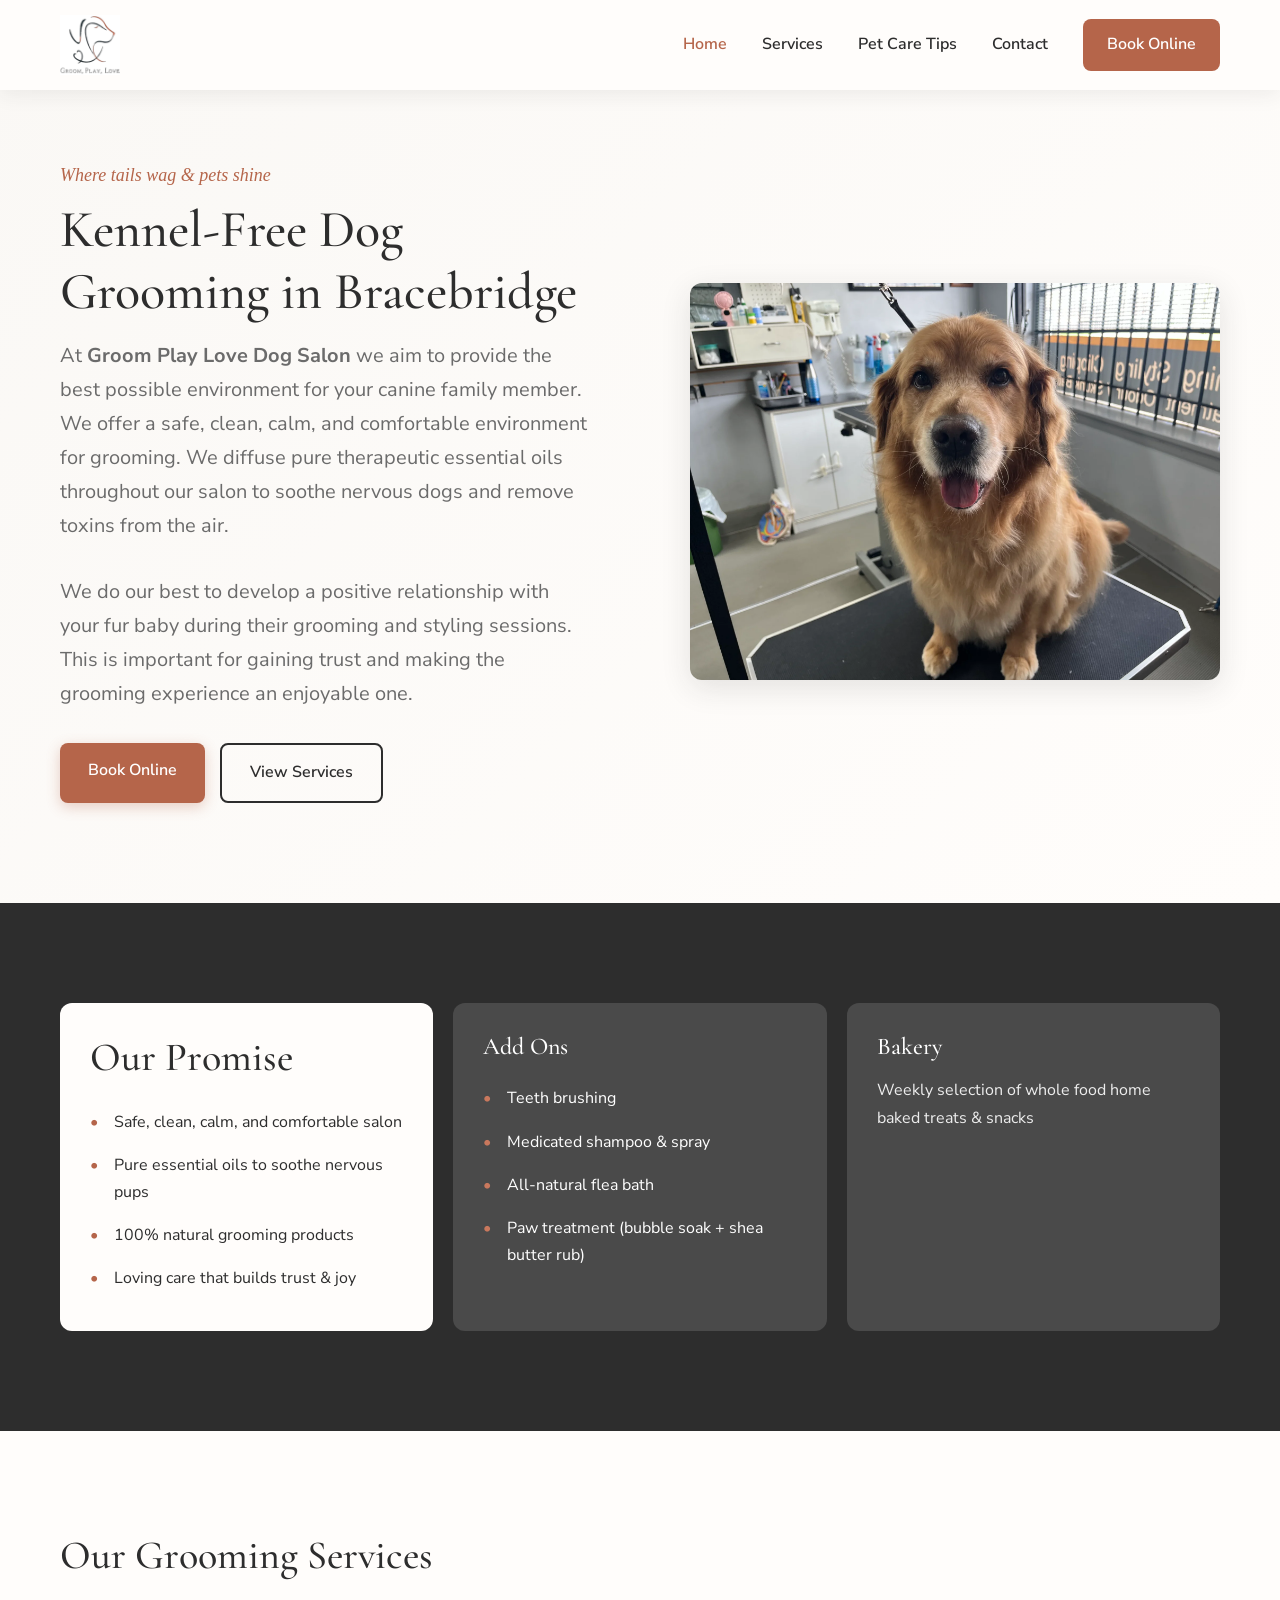
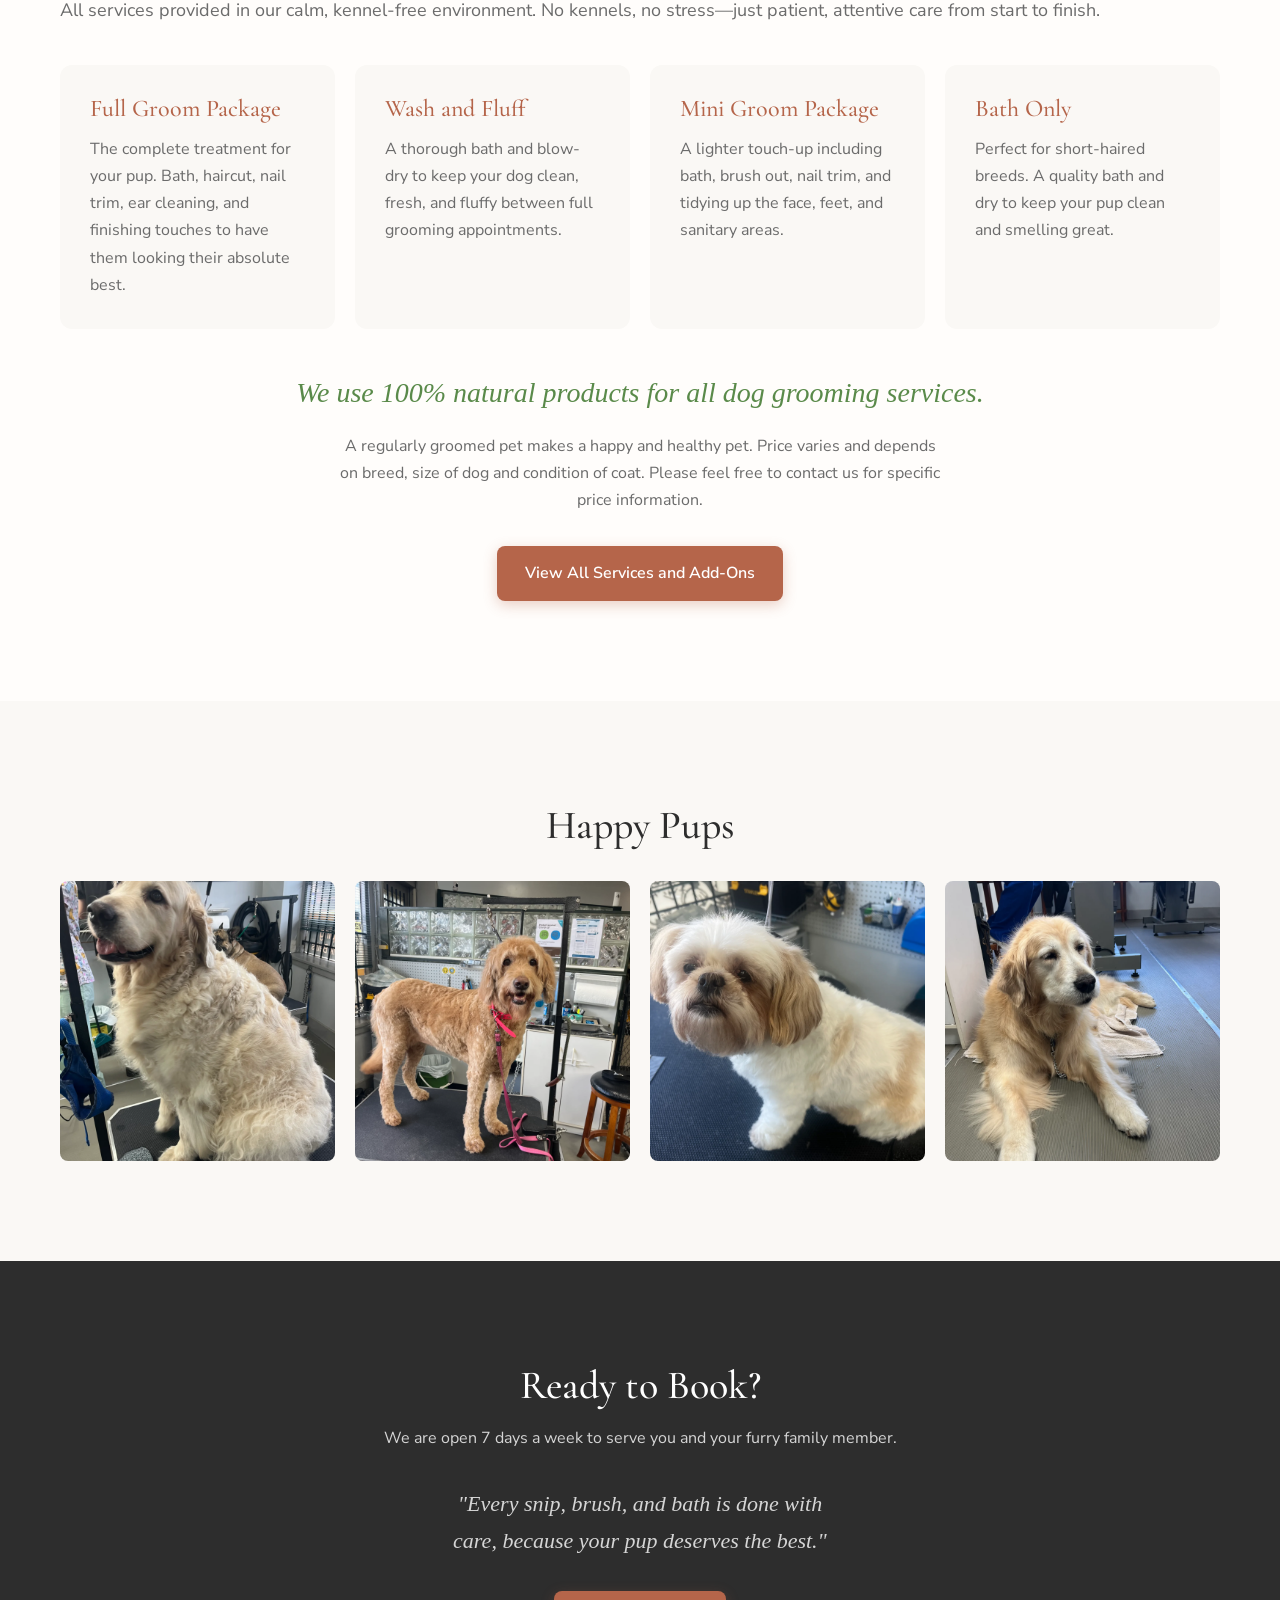
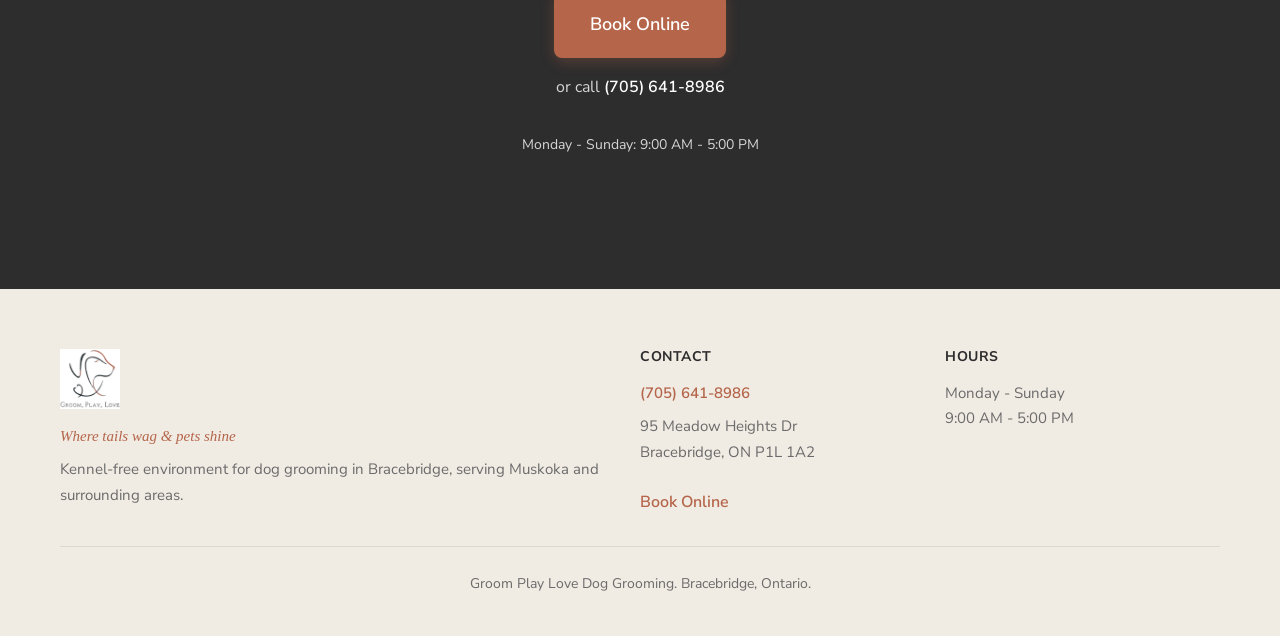
==== commit 3ec30092: "Add files via upload" ====
--- a/index.html
+++ b/index.html
@@ -4,7 +4,7 @@
     <meta charset="UTF-8">
     <meta name="viewport" content="width=device-width, initial-scale=1.0">
     <title>Groom Play Love | Professional Dog Grooming in Bracebridge, Ontario</title>
-    <meta name="description" content="Cage-free dog grooming in Bracebridge, Muskoka. Stress-free environment with full grooming packages, wash and fluff, mini groom, and specialty treatments. Open 7 days a week.">
+    <meta name="description" content="Kennel-free environment for dog grooming in Bracebridge, Muskoka. Stress-free with full grooming packages, wash and fluff, mini groom, and specialty treatments. Open 7 days a week.">
     <link rel="preconnect" href="https://fonts.googleapis.com">
     <link rel="preconnect" href="https://fonts.gstatic.com" crossorigin>
     <link href="https://fonts.googleapis.com/css2?family=Cormorant+Garamond:ital,wght@0,400;0,500;0,600;1,400&family=Nunito+Sans:wght@300;400;600;700&display=swap" rel="stylesheet">
@@ -27,7 +27,7 @@
                     <li><a href="services.html">Services</a></li>
                     <li><a href="resources.html">Pet Care Tips</a></li>
                     <li><a href="contact.html">Contact</a></li>
-                    <li><a href="https://groomplaylove.ca" class="nav-cta" target="_blank">Book Online</a></li>
+                    <li><a href="https://www.fresha.com/p/charmaine-murphy-6093084" class="nav-cta" target="_blank">Book Online</a></li>
                 </ul>
             </nav>
         </div>
@@ -38,11 +38,11 @@
             <div class="container">
                 <div class="hero-content">
                     <p class="tagline">Where tails wag & pets shine</p>
-                    <h1>Cage-Free Dog Grooming in Bracebridge</h1>
+                    <h1>Kennel-Free Dog Grooming in Bracebridge</h1>
                     <p>At <strong>Groom Play Love Dog Salon</strong> we aim to provide the best possible environment for your canine family member. We offer a safe, clean, calm, and comfortable environment for grooming. We diffuse pure therapeutic essential oils throughout our salon to soothe nervous dogs and remove toxins from the air.</p>
                     <p>We do our best to develop a positive relationship with your fur baby during their grooming and styling sessions. This is important for gaining trust and making the grooming experience an enjoyable one.</p>
                     <div class="hero-buttons">
-                        <a href="https://groomplaylove.ca" class="btn btn-primary" target="_blank">Book Online</a>
+                        <a href="https://www.fresha.com/p/charmaine-murphy-6093084" class="btn btn-primary" target="_blank">Book Online</a>
                         <a href="services.html" class="btn btn-secondary">View Services</a>
                     </div>
                 </div>
@@ -84,7 +84,7 @@
         <section class="services-preview">
             <div class="container">
                 <h2>Our Grooming Services</h2>
-                <p class="section-intro">All services provided in our calm, cage-free environment. No kennels, no stress—just patient, attentive care from start to finish.</p>
+                <p class="section-intro">All services provided in our calm, kennel-free environment. No kennels, no stress—just patient, attentive care from start to finish.</p>
                 
                 <div class="services-grid">
                     <div class="service-card">
@@ -140,7 +140,7 @@
                     <h2>Ready to Book?</h2>
                     <p>We are open 7 days a week to serve you and your furry family member.</p>
                     <p class="cta-quote">"Every snip, brush, and bath is done with care, because your pup deserves the best."</p>
-                    <a href="https://groomplaylove.ca" class="btn btn-primary btn-large" target="_blank">Book Online</a>
+                    <a href="https://www.fresha.com/p/charmaine-murphy-6093084" class="btn btn-primary btn-large" target="_blank">Book Online</a>
                     <p class="cta-phone">or call <a href="tel:7056418986">(705) 641-8986</a></p>
                     <p class="cta-hours">Monday - Sunday: 9:00 AM - 5:00 PM</p>
                 </div>
@@ -154,13 +154,13 @@
                 <div class="footer-brand">
                     <img src="images/logo.jpg" alt="Groom Play Love" class="footer-logo">
                     <p class="footer-tagline">Where tails wag & pets shine</p>
-                    <p>Cage-free dog grooming in Bracebridge, serving Muskoka and surrounding areas.</p>
+                    <p>Kennel-free environment for dog grooming in Bracebridge, serving Muskoka and surrounding areas.</p>
                 </div>
                 <div class="footer-contact">
                     <h4>Contact</h4>
                     <p><a href="tel:7056418986">(705) 641-8986</a></p>
                     <p>95 Meadow Heights Dr<br>Bracebridge, ON P1L 1A2</p>
-                    <a href="https://groomplaylove.ca" class="footer-book-link" target="_blank">Book Online</a>
+                    <a href="https://www.fresha.com/p/charmaine-murphy-6093084" class="footer-book-link" target="_blank">Book Online</a>
                 </div>
                 <div class="footer-hours">
                     <h4>Hours</h4>
